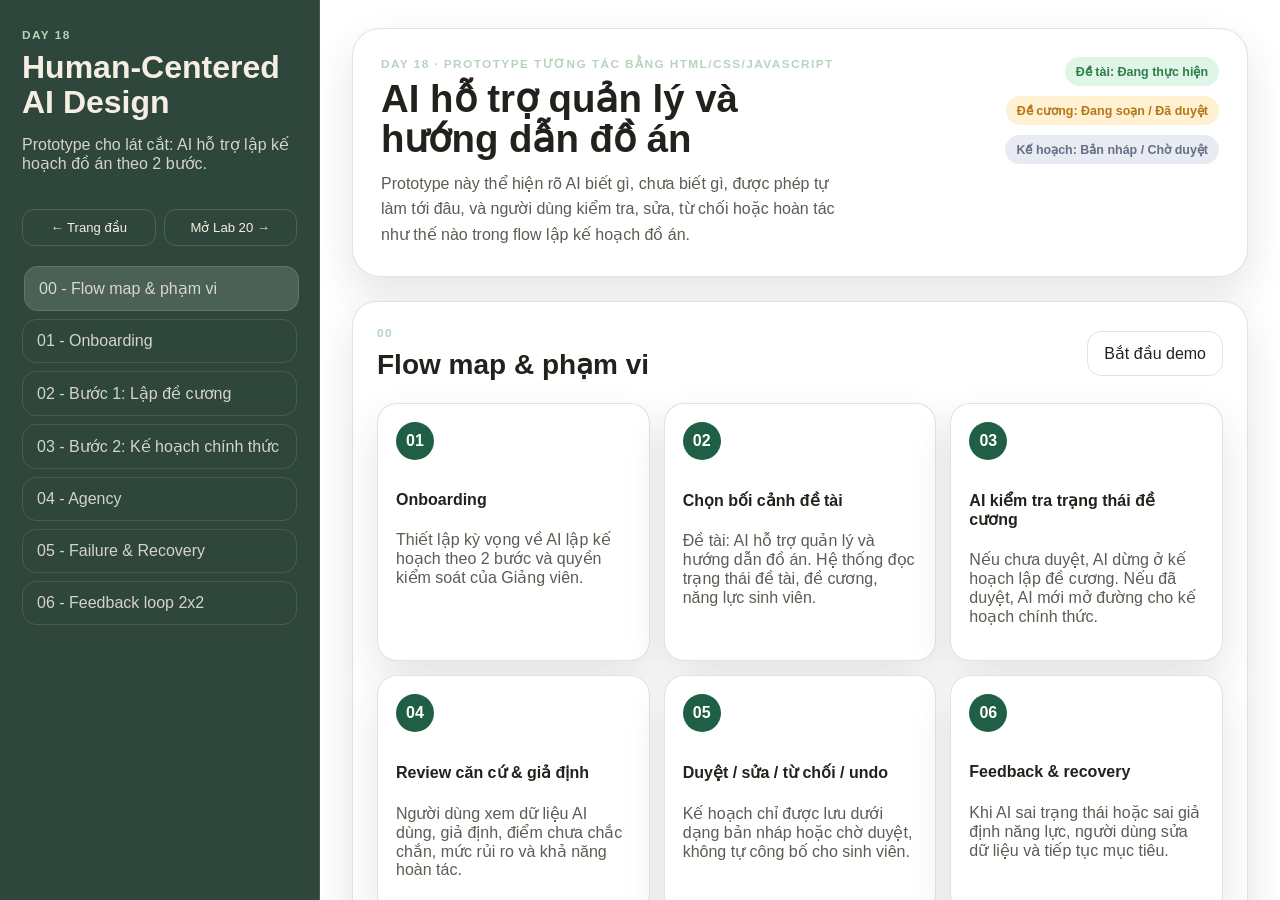
==== lab18.html @ b408915e "hoàn thành bài lab 20" ====
<!DOCTYPE html>
<html lang="vi">
<head>
  <meta charset="UTF-8">
  <meta name="viewport" content="width=device-width, initial-scale=1.0">
  <title>Day 18 - AI Capstone Supervision Platform</title>
  <link rel="stylesheet" href="styles.css">
</head>
<body>
  <div class="app-shell">
    <aside class="sidebar">
      <div class="brand">
        <p class="eyebrow">Day 18</p>
        <h1>Human-Centered<br>AI Design</h1>
        <p class="brand-note">Prototype cho lát cắt: AI hỗ trợ lập kế hoạch đồ án theo 2 bước.</p>
      </div>

      <div class="lab-switcher" aria-label="Điều hướng giữa các trang">
        <a href="index.html">← Trang đầu</a>
        <a href="lab20.html">Mở Lab 20 →</a>
      </div>

      <nav class="menu" aria-label="Nội dung Lab 18">
        <button class="nav-link active" data-target="flow-map">00 - Flow map & phạm vi</button>
        <button class="nav-link" data-target="onboarding">01 - Onboarding</button>
        <button class="nav-link" data-target="step-one">02 - Bước 1: Lập đề cương</button>
        <button class="nav-link" data-target="step-two">03 - Bước 2: Kế hoạch chính thức</button>
        <button class="nav-link" data-target="agency">04 - Agency</button>
        <button class="nav-link" data-target="failure">05 - Failure & Recovery</button>
        <button class="nav-link" data-target="feedback">06 - Feedback loop 2x2</button>
      </nav>
    </aside>

    <main class="content">
      <header class="hero">
        <div>
          <p class="eyebrow">Day 18 · Prototype tương tác bằng HTML/CSS/JavaScript</p>
          <h2>AI hỗ trợ quản lý và hướng dẫn đồ án</h2>
          <p class="hero-copy">
            Prototype này thể hiện rõ AI biết gì, chưa biết gì, được phép tự làm tới đâu,
            và người dùng kiểm tra, sửa, từ chối hoặc hoàn tác như thế nào trong flow lập kế hoạch đồ án.
          </p>
        </div>
        <div class="hero-badges">
          <span class="badge safe">Đề tài: Đang thực hiện</span>
          <span class="badge warning">Đề cương: Đang soạn / Đã duyệt</span>
          <span class="badge neutral">Kế hoạch: Bản nháp / Chờ duyệt</span>
        </div>
      </header>

      <section id="flow-map" class="page-section active">
        <div class="section-heading">
          <div>
            <p class="eyebrow">00</p>
            <h3>Flow map & phạm vi</h3>
          </div>
          <button class="ghost-button" data-next="onboarding">Bắt đầu demo</button>
        </div>

        <div class="flow-grid">
          <article class="flow-card">
            <span class="flow-step">01</span>
            <h4>Onboarding</h4>
            <p>Thiết lập kỳ vọng về AI lập kế hoạch theo 2 bước và quyền kiểm soát của Giảng viên.</p>
          </article>
          <article class="flow-card">
            <span class="flow-step">02</span>
            <h4>Chọn bối cảnh đề tài</h4>
            <p>Đề tài: AI hỗ trợ quản lý và hướng dẫn đồ án. Hệ thống đọc trạng thái đề tài, đề cương, năng lực sinh viên.</p>
          </article>
          <article class="flow-card">
            <span class="flow-step">03</span>
            <h4>AI kiểm tra trạng thái đề cương</h4>
            <p>Nếu chưa duyệt, AI dừng ở kế hoạch lập đề cương. Nếu đã duyệt, AI mới mở đường cho kế hoạch chính thức.</p>
          </article>
          <article class="flow-card">
            <span class="flow-step">04</span>
            <h4>Review căn cứ & giả định</h4>
            <p>Người dùng xem dữ liệu AI dùng, giả định, điểm chưa chắc chắn, mức rủi ro và khả năng hoàn tác.</p>
          </article>
          <article class="flow-card">
            <span class="flow-step">05</span>
            <h4>Duyệt / sửa / từ chối / undo</h4>
            <p>Kế hoạch chỉ được lưu dưới dạng bản nháp hoặc chờ duyệt, không tự công bố cho sinh viên.</p>
          </article>
          <article class="flow-card">
            <span class="flow-step">06</span>
            <h4>Feedback & recovery</h4>
            <p>Khi AI sai trạng thái hoặc sai giả định năng lực, người dùng sửa dữ liệu và tiếp tục mục tiêu.</p>
          </article>
        </div>

        <div class="two-column">
          <article class="info-card">
            <h4>Trong phạm vi prototype</h4>
            <ul>
              <li>AI lập kế hoạch tuần đầu để hoàn thiện đề cương.</li>
              <li>AI tạo kế hoạch hướng dẫn chính thức sau khi đề cương được duyệt.</li>
              <li>Hiển thị căn cứ, giả định, điểm chưa chắc chắn và đường khôi phục.</li>
              <li>Giảng viên giữ quyền sửa, duyệt, từ chối, hoàn tác và phản hồi lỗi.</li>
            </ul>
          </article>
          <article class="info-card muted">
            <h4>Ngoài phạm vi prototype</h4>
            <ul>
              <li>Không xây toàn bộ hệ thống quản lý đồ án.</li>
              <li>Không tích hợp AI thật hoặc backend.</li>
              <li>Không tự động duyệt đề cương, đổi deadline hay gửi quyết định chính thức.</li>
              <li>Không thay Giảng viên ra quyết định học thuật.</li>
            </ul>
          </article>
        </div>

        <aside class="rationale-box">
          <h4>Design rationale</h4>
          <p><strong>AI đang biết:</strong> quy trình chuẩn trong SRS là 2 bước, vai trò quyết định là Giảng viên, đề cương là căn cứ trung tâm.</p>
          <p><strong>AI chưa biết:</strong> trạng thái đề cương thật tại thời điểm chạy, năng lực sinh viên đủ chi tiết, các mốc bận ngoài hệ thống.</p>
          <p><strong>Điều có thể sai:</strong> AI suy diễn nhầm rằng có thể tạo kế hoạch chính thức quá sớm.</p>
          <p><strong>Quyết định thiết kế:</strong> mở đầu bằng flow map và phạm vi để chặn hiểu nhầm ngay từ đầu, trước khi đi vào từng nhánh.</p>
        </aside>
      </section>

      <section id="onboarding" class="page-section">
        <div class="section-heading">
          <div>
            <p class="eyebrow">01</p>
            <h3>Onboarding</h3>
          </div>
          <button class="ghost-button" data-next="step-one">Đi tới Bước 1</button>
        </div>

        <div class="card-grid onboarding-grid">
          <article class="feature-card">
            <span class="badge safe">Card 1</span>
            <h4>AI lập kế hoạch đồ án theo 2 bước</h4>
            <p>Khi đề cương chưa được chốt, AI chỉ giúp lập kế hoạch hoàn thiện đề cương. Sau khi đề cương được duyệt, AI mới tạo kế hoạch thực hiện đồ án đầy đủ.</p>
            <ul>
              <li>Gợi ý kế hoạch lập đề cương tuần đầu.</li>
              <li>Chỉ ra phần còn thiếu trong đề cương.</li>
              <li>Tạo kế hoạch chính thức sau khi đề cương đã duyệt.</li>
              <li>Cảnh báo tuần quá tải và điều chỉnh theo năng lực sinh viên.</li>
            </ul>
          </article>

          <article class="feature-card">
            <span class="badge risk">Card 2</span>
            <h4>AI không được tự làm gì?</h4>
            <ul>
              <li>Không phê duyệt đề cương hoặc chốt phạm vi đề tài.</li>
              <li>Không thay đổi deadline chính thức.</li>
              <li>Không công bố kế hoạch chính thức cho sinh viên.</li>
              <li>Không đóng, hủy đề tài hoặc thay Giảng viên ra quyết định học thuật.</li>
            </ul>
          </article>

          <article class="feature-card">
            <span class="badge warning">Card 3</span>
            <h4>AI cần dữ liệu gì?</h4>
            <ul>
              <li>Tên đề tài và nhiệm vụ ban đầu.</li>
              <li>Trạng thái đề tài và trạng thái đề cương.</li>
              <li>Loại đồ án, thời lượng thực hiện, mốc bắt buộc.</li>
              <li>Năng lực sinh viên và nội dung đề cương đã duyệt nếu có.</li>
            </ul>
          </article>

          <article class="feature-card">
            <span class="badge neutral">Card 4</span>
            <h4>Quyền kiểm soát của người dùng</h4>
            <ul>
              <li>Xem AI dùng dữ liệu nào và không dùng dữ liệu nào.</li>
              <li>Sửa giả định, từ chối đề xuất hoặc hoàn tác.</li>
              <li>Không cho AI dùng một số tín hiệu hành vi để cá nhân hóa.</li>
              <li>Quyết định lưu bản nháp hay duyệt kế hoạch chính thức.</li>
            </ul>
          </article>
        </div>

        <div class="panel-row">
          <article class="context-panel">
            <h4>AI biết gì?</h4>
            <ul>
              <li>Người dùng lần đầu vào tính năng AI lập kế hoạch.</li>
              <li>Quy trình đúng là 2 bước, không được nhảy cóc.</li>
            </ul>
          </article>
          <article class="context-panel">
            <h4>AI chưa biết gì?</h4>
            <ul>
              <li>Đề tài cụ thể đang ở trạng thái đề cương nào.</li>
              <li>Năng lực, lịch bận và ràng buộc cá nhân của sinh viên.</li>
            </ul>
          </article>
          <article class="context-panel">
            <h4>Người dùng kiểm soát ở đâu?</h4>
            <ul>
              <li>Nút sửa giả định và phản hồi lỗi trong mọi flow chính.</li>
              <li>Tùy chọn tắt dùng tín hiệu hành vi ngầm định.</li>
            </ul>
          </article>
        </div>

        <aside class="rationale-box">
          <h4>Design rationale</h4>
          <p><strong>Rủi ro:</strong> nếu onboarding không nhấn mạnh giới hạn, người dùng có thể tưởng AI tạo kế hoạch toàn bộ ngay từ đầu.</p>
          <p><strong>Agency:</strong> ở đây AI chỉ <strong>Ask</strong> người dùng bắt đầu từ dữ liệu tối thiểu, không ép nhập form dài.</p>
          <p><strong>Feedback:</strong> system → user explicit qua nội dung card; system → user implicit qua thứ tự card và badge cảnh báo.</p>
        </aside>
      </section>

      <section id="step-one" class="page-section">
        <div class="section-heading">
          <div>
            <p class="eyebrow">02</p>
            <h3>Bước 1: Đề cương chưa chốt, AI chỉ lập kế hoạch làm đề cương</h3>
          </div>
          <button class="ghost-button" data-next="step-two">Sang Bước 2</button>
        </div>

        <div class="scenario-layout">
          <article class="workbench">
            <div class="status-strip">
              <span class="badge neutral">Đề tài: Đang soạn</span>
              <span class="badge warning">Đề cương: Đang soạn</span>
              <span class="badge neutral">Loại đồ án: Khảo sát/thực nghiệm</span>
              <span class="badge warning">Năng lực sinh viên: Chưa rõ</span>
            </div>

            <div class="project-card">
              <h4>Đề tài đang chọn</h4>
              <p class="project-title">AI hỗ trợ quản lý và hướng dẫn đồ án</p>
              <p class="project-subtitle">Giảng viên đang chuẩn bị đề tài và cần một kế hoạch tuần đầu để hoàn thiện đề cương đủ điều kiện chốt.</p>
            </div>

            <div id="step1-loading" class="loading-box hidden">
              <div class="loading-dot"></div>
              <div>
                <p>AI đang kiểm tra trạng thái đề cương...</p>
                <p class="subtle" id="step1-loading-text">Đang đọc trạng thái hiện tại trong hồ sơ đề tài.</p>
              </div>
            </div>

            <div id="step1-result" class="result-card hidden">
              <div class="assistant-note">
                <span class="badge warning">ASK</span>
                <p>
                  Đề cương của đề tài này chưa được chốt. Tôi chưa nên tạo kế hoạch thực hiện toàn bộ đồ án vì phạm vi,
                  mục tiêu và sản phẩm đầu ra có thể còn thay đổi. Tôi có thể giúp thầy/cô tạo kế hoạch tuần đầu để hoàn thiện đề cương trước.
                </p>
              </div>

              <div class="ai-status-list">
                <div>AI đang kiểm tra trạng thái đề cương...</div>
                <div>AI phát hiện đề cương chưa chốt.</div>
                <div>AI chỉ tạo kế hoạch lập đề cương tuần đầu.</div>
              </div>

              <div class="timeline-card">
                <h4>Kế hoạch lập đề cương tuần đầu</h4>
                <div class="timeline-item">
                  <strong>Mục tiêu tuần đầu</strong>
                  <p>Hoàn thành đề cương đủ rõ để chốt phạm vi, nhiệm vụ, phương pháp và cấu trúc báo cáo.</p>
                </div>
                <div class="timeline-item">
                  <strong>Việc cần làm</strong>
                  <p>Làm rõ đề tài, mục tiêu, phạm vi chức năng, phương pháp, bố cục dự kiến và tài liệu tham khảo ban đầu.</p>
                </div>
                <div class="timeline-item">
                  <strong>Mốc nộp 1</strong>
                  <p>Cuối tuần: nộp đề cương bản nháp + danh sách tài liệu tham khảo ban đầu.</p>
                </div>
                <div class="timeline-item">
                  <strong>Mốc nộp 2</strong>
                  <p>Sau góp ý: nộp lại bản đã chỉnh sửa để Giảng viên xem xét chốt.</p>
                </div>
                <div class="timeline-item">
                  <strong>Checklist</strong>
                  <p>Mục tiêu, phạm vi, phương pháp, sản phẩm đầu ra, cấu trúc báo cáo và tiêu chí chốt đã đủ rõ.</p>
                </div>
              </div>
            </div>

            <div class="button-row">
              <button class="primary-button" id="btn-step1-plan">Tạo kế hoạch làm đề cương</button>
              <button class="secondary-button">Bổ sung thông tin đề cương</button>
              <button class="ghost-button">Hủy</button>
            </div>
          </article>

          <aside class="side-stack">
            <article class="context-panel">
              <h4>AI biết gì?</h4>
              <ul>
                <li>Đề tài đã có tên và loại đồ án.</li>
                <li>Đề cương đang ở trạng thái Đang soạn.</li>
              </ul>
            </article>
            <article class="context-panel">
              <h4>AI chưa biết gì?</h4>
              <ul>
                <li>Nội dung đề cương đã đủ sâu hay chưa.</li>
                <li>Năng lực sinh viên chi tiết và lịch kiểm tra các môn khác.</li>
              </ul>
            </article>
            <article class="context-panel">
              <h4>Điểm có thể sai</h4>
              <ul>
                <li>AI suy luận quá sớm rằng phạm vi đã ổn định.</li>
                <li>AI đoán năng lực sinh viên khi chưa có đánh giá đầu vào.</li>
              </ul>
            </article>
            <article class="rationale-box compact">
              <h4>Design rationale</h4>
              <p><strong>Agency:</strong> <span class="badge warning inline-badge">ASK</span> vì dữ liệu chưa đủ và nếu lập kế hoạch toàn bộ quá sớm thì sai hướng sẽ tốn chi phí sửa lớn.</p>
              <p><strong>Recovery:</strong> flow cho phép quay về bổ sung đề cương thay vì bế tắc sau khi bị chặn.</p>
            </article>
          </aside>
        </div>
      </section>

      <section id="step-two" class="page-section">
        <div class="section-heading">
          <div>
            <p class="eyebrow">03</p>
            <h3>Bước 2: Sau khi đề cương được chốt, AI tạo kế hoạch thực hiện đồ án</h3>
          </div>
          <button class="ghost-button" data-next="agency">Đi tới Agency</button>
        </div>

        <div class="scenario-layout">
          <article class="workbench">
            <div class="status-strip">
              <span class="badge safe">Đề tài: Đang thực hiện</span>
              <span class="badge safe">Đề cương: Đã duyệt</span>
              <span class="badge neutral">Thời lượng: 8 tuần</span>
              <span class="badge safe">Năng lực sinh viên: Khá</span>
            </div>

            <div id="step2-loading" class="loading-box hidden">
              <div class="loading-dot"></div>
              <div>
                <p>AI đang tạo kế hoạch hướng dẫn chính thức...</p>
                <p class="subtle" id="step2-loading-text">Đang đọc đề cương đã duyệt.</p>
              </div>
            </div>

            <div id="step2-result" class="result-card hidden">
              <div class="timeline-card">
                <div class="card-headline">
                  <h4>Kế hoạch thực hiện đồ án - 8 tuần</h4>
                  <span class="badge neutral">Bản nháp</span>
                </div>
                <div class="week-grid">
                  <div class="week-card"><strong>Tuần 1</strong><p>Rà soát đề cương đã duyệt, chốt phạm vi MVP, lập danh sách chức năng chính.</p></div>
                  <div class="week-card"><strong>Tuần 2</strong><p>Phân tích yêu cầu chi tiết, hoàn thiện use case chính.</p></div>
                  <div class="week-card"><strong>Tuần 3</strong><p>Thiết kế dữ liệu, thiết kế luồng xử lý chính.</p></div>
                  <div class="week-card"><strong>Tuần 4</strong><p>Thiết kế giao diện chính, chốt kiến trúc hệ thống.</p></div>
                  <div class="week-card overload"><strong>Tuần 5</strong><p>Xây dựng chức năng quản lý đề tài, quản lý đề cương và cảnh báo nguy cơ quá tải.</p></div>
                  <div class="week-card"><strong>Tuần 6</strong><p>Tích hợp AI hỗ trợ gợi ý kế hoạch, kiểm thử luồng chính.</p></div>
                  <div class="week-card"><strong>Tuần 7</strong><p>Hoàn thiện báo cáo, sửa lỗi và cải thiện prototype.</p></div>
                  <div class="week-card"><strong>Tuần 8</strong><p>Chuẩn bị demo, nộp sản phẩm cuối.</p></div>
                </div>
              </div>

              <div class="button-row">
                <button class="secondary-button" id="btn-open-save-draft">Lưu bản nháp</button>
                <button class="secondary-button">Yêu cầu AI điều chỉnh</button>
                <button class="ghost-button">Từ chối kế hoạch</button>
              </div>
            </div>

            <div class="button-row">
              <button class="primary-button" id="btn-step2-plan">Tạo kế hoạch thực hiện đồ án</button>
            </div>
          </article>

          <aside class="side-stack">
            <article class="context-panel evidence-panel">
              <h4>Vì sao AI tạo kế hoạch này?</h4>
              <p class="panel-label">Căn cứ AI sử dụng</p>
              <ul>
                <li>Đề cương đã duyệt.</li>
                <li>Loại đồ án: Khảo sát/thực nghiệm.</li>
                <li>Thời lượng: 8 tuần.</li>
                <li>Năng lực sinh viên: Khá.</li>
                <li>Mốc nộp cuối: Tuần 8.</li>
              </ul>
              <p class="panel-label">Giả định của AI</p>
              <ul>
                <li>Sinh viên làm việc đều mỗi tuần.</li>
                <li>Giảng viên review ít nhất 1 lần/tuần.</li>
                <li>Không có thay đổi lớn về phạm vi.</li>
                <li>MVP cần có bản demo ở tuần 8.</li>
              </ul>
              <p class="panel-label">Điểm chưa chắc chắn</p>
              <ul>
                <li>Chưa có lịch bận cá nhân của sinh viên.</li>
                <li>Chưa biết tuần nào có kiểm tra môn khác.</li>
                <li>Chưa có mốc review giữa kỳ cụ thể.</li>
              </ul>
              <div class="button-stack">
                <button class="ghost-button">Sửa giả định</button>
                <button class="ghost-button">Không dùng dữ liệu này</button>
                <button class="ghost-button">Xem nguồn</button>
              </div>
            </article>

            <article class="rationale-box compact">
              <h4>Design rationale</h4>
              <p><strong>AI đang biết:</strong> đề cương đã duyệt, đề tài đang thực hiện, loại đồ án, thời lượng và mức năng lực.</p>
              <p><strong>Điều có thể sai:</strong> giả định về tải học tập thực tế hoặc năng lực sinh viên.</p>
              <p><strong>Agency:</strong> tạo kế hoạch được phép <strong>Ask</strong>, còn lưu và công bố vẫn cần xác nhận của Giảng viên.</p>
            </article>
          </aside>
        </div>

        <div id="draft-modal" class="modal hidden" aria-hidden="true">
          <div class="modal-card">
            <h4>Xác nhận lưu bản nháp</h4>
            <p>AI sẽ lưu kế hoạch này dưới dạng bản nháp. Giảng viên vẫn cần phê duyệt trước khi công bố cho sinh viên.</p>
            <div class="button-row">
              <button class="primary-button" id="btn-confirm-draft">Xác nhận lưu bản nháp</button>
              <button class="ghost-button" id="btn-close-draft">Quay lại chỉnh sửa</button>
            </div>
          </div>
        </div>
      </section>

      <section id="agency" class="page-section">
        <div class="section-heading">
          <div>
            <p class="eyebrow">04</p>
            <h3>Agency: Act / Ask / Don't Act</h3>
          </div>
          <button class="ghost-button" data-next="failure">Sang Failure & Recovery</button>
        </div>

        <div class="card-grid agency-grid">
          <article class="agency-card act-card">
            <span class="badge safe">ACT</span>
            <h4>AI được tự hành động</h4>
            <p>AI tự gắn nhãn “Tuần 5 có nguy cơ quá tải” vì tuần này có nhiều đầu việc và rủi ro thấp, dễ nhìn thấy, dễ bỏ nhãn.</p>
            <div class="button-row">
              <button class="secondary-button" id="btn-toggle-warning">Bỏ cảnh báo</button>
              <button class="ghost-button">Xem lý do</button>
            </div>
            <p id="act-feedback" class="subtle">Cảnh báo hiện đang bật để nhấn mạnh tuần có nguy cơ quá tải.</p>
          </article>

          <article class="agency-card ask-card">
            <span class="badge warning">ASK</span>
            <h4>AI phải hỏi trước</h4>
            <p>AI muốn áp dụng kế hoạch đã điều chỉnh vào bản nháp. Đây là thay đổi có tác động tới workflow của Giảng viên nên cần xác nhận.</p>
            <div class="button-row">
              <button class="secondary-button" id="btn-ask-preview">Xem trước</button>
              <button class="primary-button">Áp dụng</button>
              <button class="ghost-button">Không áp dụng</button>
            </div>
            <div id="ask-preview" class="inline-preview hidden">
              <p>Preview: Giảm tải Tuần 5, dời tích hợp AI sang Tuần 6 và thêm một checkpoint review giữa kỳ.</p>
            </div>
          </article>

          <article class="agency-card dont-card">
            <span class="badge risk">DON'T ACT</span>
            <h4>AI không được hành động</h4>
            <p>Người dùng yêu cầu tạo luôn kế hoạch thực hiện chính thức dù đề cương chưa duyệt.</p>
            <blockquote>
              Tôi không thể tạo hoặc công bố kế hoạch thực hiện chính thức khi đề cương chưa được duyệt. Tôi có thể tạo kế hoạch lập đề cương hoặc một bản nháp tham khảo không lưu chính thức.
            </blockquote>
            <ul>
              <li>Rủi ro cao và khó hoàn tác nếu sinh viên làm sai hướng.</li>
              <li>Thiếu dữ liệu đáng tin cậy về phạm vi và mục tiêu đã chốt.</li>
              <li>Quyền phê duyệt thuộc về Giảng viên.</li>
            </ul>
            <div class="button-row">
              <button class="secondary-button">Tạo kế hoạch làm đề cương</button>
              <button class="secondary-button">Tạo bản nháp sơ bộ</button>
              <button class="ghost-button">Cập nhật trạng thái đề cương</button>
            </div>
          </article>
        </div>
      </section>

      <section id="failure" class="page-section">
        <div class="section-heading">
          <div>
            <p class="eyebrow">05</p>
            <h3>Failure & Recovery</h3>
          </div>
          <button class="ghost-button" data-next="feedback">Sang Feedback 2x2</button>
        </div>

        <div class="tab-row">
          <button class="tab-button active" data-failure="status">Kịch bản 1: Sai trạng thái đề cương</button>
          <button class="tab-button" data-failure="capacity">Kịch bản 2: Kế hoạch quá nặng</button>
        </div>

        <div id="failure-status" class="failure-panel active">
          <div class="scenario-layout">
            <article class="workbench">
              <div class="alert-box risk-box">
                <h4>Kế hoạch này chưa phù hợp vì đề cương chưa được duyệt.</h4>
                <p>Giảng viên phát hiện AI đã hiểu nhầm trạng thái đề cương và tạo kế hoạch 8 tuần quá sớm.</p>
              </div>
              <div class="button-row">
                <button class="secondary-button issue-button active">Sai trạng thái đề cương</button>
                <button class="secondary-button issue-button">Sai phạm vi đề tài</button>
                <button class="secondary-button issue-button">Kế hoạch quá sớm</button>
                <button class="ghost-button issue-button">Khác</button>
              </div>
              <div class="form-card">
                <label for="correct-status">Trạng thái đúng</label>
                <select id="correct-status">
                  <option>Đang soạn</option>
                  <option selected>Đang chỉnh sửa theo góp ý</option>
                  <option>Đã duyệt</option>
                </select>
                <button class="primary-button" id="btn-recover-status">Xác nhận sửa trạng thái</button>
              </div>
              <div id="status-recovery-result" class="recovery-result hidden">
                <p>
                  Cảm ơn thầy/cô. Tôi đã hiểu lỗi là: tôi đánh giá sai trạng thái đề cương.
                  Tôi sẽ không dùng kế hoạch 8 tuần này làm kế hoạch chính thức. Tôi sẽ chuyển nó về bản nháp tham khảo
                  và tạo lại kế hoạch hoàn thiện đề cương theo góp ý.
                </p>
                <div class="button-row">
                  <button class="secondary-button">Tạo lại kế hoạch đề cương</button>
                  <button class="secondary-button">Giữ bản nháp tham khảo</button>
                  <button class="ghost-button">Hoàn tác</button>
                </div>
              </div>
            </article>
            <aside class="rationale-box compact">
              <h4>Design rationale</h4>
              <p><strong>Điểm sai:</strong> AI tự tin vào dữ liệu trạng thái chưa đủ chắc.</p>
              <p><strong>Hậu quả:</strong> sinh viên có thể bám nhầm kế hoạch chính thức khi căn cứ chưa hợp lệ.</p>
              <p><strong>Recovery:</strong> người dùng không chỉ báo lỗi mà còn sửa dữ liệu, hạ cấp output và đi tiếp sang kế hoạch phù hợp hơn.</p>
            </aside>
          </div>
        </div>

        <div id="failure-capacity" class="failure-panel">
          <div class="scenario-layout">
            <article class="workbench">
              <div class="form-card">
                <h4>Bạn muốn sửa vấn đề gì?</h4>
                <div class="choice-grid">
                  <label><input type="radio" name="overload" checked> Kế hoạch quá dày</label>
                  <label><input type="radio" name="overload"> Sai năng lực sinh viên</label>
                  <label><input type="radio" name="overload"> Sai phạm vi đề tài</label>
                  <label><input type="radio" name="overload"> Thiếu mốc kiểm tra</label>
                </div>
                <div class="adjustment-row">
                  <span>Giả định cũ: <strong>Khá</strong></span>
                  <span>Điều chỉnh mới: <strong>Yếu</strong></span>
                </div>
                <button class="primary-button" id="btn-recover-capacity">Tạo lại kế hoạch nhẹ hơn</button>
              </div>
              <div id="capacity-recovery-result" class="recovery-result hidden">
                <p>
                  Tôi đã hiểu kế hoạch hiện tại quá nặng vì AI giả định năng lực sinh viên là Khá.
                  Tôi sẽ tạo lại kế hoạch với ít đầu việc hơn mỗi tuần, thêm thời gian ôn tập và chia nhỏ nhiệm vụ lớn.
                </p>
                <div class="compare-table">
                  <div class="compare-column">
                    <h5>Trước</h5>
                    <p><strong>Tuần 5:</strong> Xây dựng 4 chức năng, tích hợp AI, viết báo cáo kỹ thuật.</p>
                  </div>
                  <div class="compare-column">
                    <h5>Sau</h5>
                    <p><strong>Tuần 5:</strong> Xây dựng 2 chức năng chính.</p>
                    <p><strong>Tuần 6:</strong> Tích hợp AI, kiểm thử từng phần.</p>
                  </div>
                </div>
                <div class="button-row">
                  <button class="primary-button">Áp dụng kế hoạch mới</button>
                  <button class="secondary-button">So sánh chi tiết</button>
                  <button class="ghost-button">Hoàn tác</button>
                  <button class="ghost-button">Giữ kế hoạch cũ</button>
                </div>
              </div>
            </article>
            <aside class="rationale-box compact">
              <h4>Design rationale</h4>
              <p><strong>AI sai ở đâu:</strong> giả định năng lực sinh viên cao hơn thực tế.</p>
              <p><strong>Vì sao dễ phát hiện:</strong> panel giả định đặt cạnh kế hoạch giúp Giảng viên nhìn ra nguyên nhân.</p>
              <p><strong>Feedback:</strong> explicit user feedback qua chọn lý do cụ thể; implicit signal có thể là việc người dùng dừng lâu ở phần giả định trước khi bấm lưu.</p>
            </aside>
          </div>
        </div>
      </section>

      <section id="feedback" class="page-section">
        <div class="section-heading">
          <div>
            <p class="eyebrow">06</p>
            <h3>Feedback loop 2x2</h3>
          </div>
          <button class="ghost-button" data-next="flow-map">Quay lại đầu</button>
        </div>

        <div class="matrix">
          <div class="matrix-header"></div>
          <div class="matrix-header">Explicit - Tường minh</div>
          <div class="matrix-header">Implicit - Ngầm định</div>

          <div class="matrix-side">User → System</div>
          <article class="matrix-cell">
            <h4>Giảng viên báo lỗi và chọn lý do</h4>
            <p>Ví dụ: bấm <strong>Sai trạng thái đề cương</strong> hoặc <strong>Kế hoạch quá tải</strong>, sau đó chọn nguyên nhân cụ thể.</p>
            <p class="subtle">Tác dụng: giúp hệ thống sửa đúng lỗi hiện tại và ghi nhớ rằng output này không đáng tin để dùng chính thức.</p>
          </article>
          <article class="matrix-cell">
            <h4>Tín hiệu hành vi tham khảo</h4>
            <p>Ví dụ: người dùng hoàn tác kế hoạch vừa áp dụng hoặc dừng lâu ở panel <strong>Giả định của AI</strong>.</p>
            <p class="subtle">Tác dụng: hệ thống chỉ dùng để gợi ý nhẹ như “Thầy/cô có muốn kiểm tra lại giả định không?”, không xem đó là sự thật tuyệt đối.</p>
          </article>

          <div class="matrix-side">System → User</div>
          <article class="matrix-cell">
            <h4>AI nói rõ trạng thái và giới hạn</h4>
            <p>Ví dụ: “Đề cương chưa chốt, tôi chỉ tạo kế hoạch lập đề cương.” hoặc “Kế hoạch này chỉ là bản nháp, chưa được Giảng viên duyệt.”</p>
            <p class="subtle">Tác dụng: giảm hiểu nhầm giữa đề xuất AI và quyết định chính thức.</p>
          </article>
          <article class="matrix-cell">
            <h4>Cue giao diện dẫn người dùng đi an toàn</h4>
            <p>Nút tạo kế hoạch chính thức chỉ bật khi đề cương đã duyệt; badge <strong>Bản nháp</strong> và panel căn cứ luôn đặt cạnh output.</p>
            <p class="subtle">Tác dụng: hướng người dùng tới hành động an toàn mà không làm flow bị ngắt quãng bởi quá nhiều cảnh báo.</p>
          </article>
        </div>

        <aside class="rationale-box">
          <h4>Rationale cho feedback</h4>
          <p><strong>Thời điểm:</strong> feedback xuất hiện ở các điểm dừng tự nhiên như sau khi AI tạo kế hoạch, khi người dùng review và khi phát hiện sai sót.</p>
          <p><strong>Minh bạch:</strong> prototype nêu rõ tín hiệu nào chỉ dùng để hỗ trợ cá nhân hóa nhẹ, người dùng có thể tắt dùng tín hiệu hành vi.</p>
          <p><strong>Phản ứng ngay:</strong> với explicit feedback, hệ thống xác nhận hiểu lỗi và đề xuất đường phục hồi; với implicit feedback, hệ thống chỉ gợi ý chứ không tự sửa mạnh.</p>
        </aside>
      </section>
    </main>
  </div>

  <script src="script.js"></script>
</body>
</html>
---- styles.css ----
:root {
  --bg: #ffffff;
  --bg-strong: #ffffff;
  --surface: #ffffff;
  --surface-strong: #ffffff;
  --line: rgba(63, 51, 36, 0.14);
  --text: #23211b;
  --muted: #5f5a52;
  --safe: #2f7d4b;
  --safe-bg: #dff5e7;
  --warn: #b67619;
  --warn-bg: #fff1d1;
  --risk: #a53e31;
  --risk-bg: #fde3df;
  --neutral: #667085;
  --neutral-bg: #e8ecf2;
  --shadow: 0 18px 40px rgba(54, 42, 26, 0.12);
  --radius-lg: 24px;
  --radius-md: 18px;
  --radius-sm: 12px;
}

* {
  box-sizing: border-box;
}

html {
  scroll-behavior: smooth;
}

html,
body {
  overflow-x: hidden;
}

body {
  margin: 0;
  font-family: "Segoe UI", Arial, Helvetica, sans-serif;
  color: var(--text);
  background: #ffffff;
}

button,
select,
input {
  font: inherit;
}

a {
  color: inherit;
}

.app-shell {
  display: flex;
  width: 100%;
  min-height: 100vh;
  overflow-x: hidden;
}

.sidebar {
  position: sticky;
  top: 0;
  flex: 0 0 320px;
  width: 320px;
  max-width: 320px;
  height: 100vh;
  padding: 28px 22px;
  border-right: 1px solid rgba(255, 255, 255, 0.12);
  background: #2e463b;
  color: #f5efe3;
  display: flex;
  flex-direction: column;
  gap: 20px;
  overflow: hidden;
}

.brand h1 {
  margin: 8px 0 10px;
  font-size: 2rem;
  line-height: 1.08;
}

.brand-note,
.nav-link {
  color: rgba(245, 239, 227, 0.84);
}

.eyebrow {
  margin: 0;
  text-transform: uppercase;
  letter-spacing: 0.12em;
  font-size: 0.74rem;
  font-weight: 700;
  color: #b8d3ba;
}

.menu {
  display: flex;
  flex-direction: column;
  gap: 8px;
}

.nav-link {
  width: 100%;
  text-align: left;
  padding: 12px 14px;
  border: 1px solid rgba(255, 255, 255, 0.12);
  border-radius: 14px;
  background: transparent;
  cursor: pointer;
  transition: background 0.2s ease, transform 0.2s ease;
}

.nav-link:hover,
.nav-link.active {
  background: rgba(255, 255, 255, 0.14);
  transform: translateX(2px);
}

.content {
  flex: 1;
  min-width: 0;
  height: 100vh;
  overflow-y: auto;
  overflow-x: hidden;
  padding: 28px 32px 64px;
  background: #ffffff;
}

.hero,
.page-section,
.info-card,
.feature-card,
.context-panel,
.workbench,
.agency-card,
.matrix-cell,
.modal-card,
.rationale-box,
.flow-card,
.timeline-card,
.alert-box,
.form-card,
.recovery-result,
.project-card {
  border: 1px solid var(--line);
  box-shadow: var(--shadow);
}

.hero {
  background: #ffffff;
  border-radius: 28px;
  padding: 28px;
  display: flex;
  justify-content: space-between;
  gap: 24px;
  align-items: flex-start;
}

.hero h2 {
  margin: 8px 0 12px;
  font-size: clamp(2rem, 3vw, 3rem);
  line-height: 1.04;
}

.hero-copy {
  margin: 0;
  max-width: 780px;
  color: var(--muted);
  line-height: 1.6;
}

.hero-badges {
  display: flex;
  flex-wrap: wrap;
  gap: 10px;
  justify-content: flex-end;
}

.page-section {
  margin-top: 24px;
  padding: 24px;
  border-radius: var(--radius-lg);
  background: #ffffff;
  display: none;
}

.page-section.active {
  display: block;
}

.section-heading {
  display: flex;
  justify-content: space-between;
  gap: 16px;
  align-items: center;
  margin-bottom: 22px;
}

.section-heading h3 {
  margin: 8px 0 0;
  font-size: 1.75rem;
}

.flow-grid,
.card-grid,
.panel-row,
.button-row,
.button-stack,
.status-strip,
.week-grid,
.choice-grid,
.adjustment-row,
.tab-row {
  display: flex;
  flex-wrap: wrap;
  gap: 14px;
}

.flow-grid {
  display: grid;
  grid-template-columns: repeat(3, minmax(0, 1fr));
  margin-bottom: 18px;
}

.flow-card {
  padding: 18px;
  border-radius: 20px;
  background: var(--surface-strong);
  position: relative;
  overflow: hidden;
}

.flow-step {
  display: inline-flex;
  width: 38px;
  height: 38px;
  border-radius: 999px;
  align-items: center;
  justify-content: center;
  background: #1f5f46;
  color: #fff;
  font-weight: 700;
  margin-bottom: 10px;
}

.two-column,
.scenario-layout {
  display: grid;
  grid-template-columns: 1.55fr 0.95fr;
  gap: 18px;
  align-items: start;
}

.info-card,
.feature-card,
.context-panel,
.workbench,
.agency-card,
.matrix-cell,
.timeline-card,
.alert-box,
.form-card,
.recovery-result,
.project-card {
  padding: 18px;
  border-radius: 20px;
  background: var(--surface-strong);
}

.info-card h4,
.feature-card h4,
.context-panel h4,
.agency-card h4,
.rationale-box h4,
.timeline-card h4,
.alert-box h4,
.form-card h4,
.project-card h4,
.matrix-cell h4 {
  margin: 0 0 12px;
}

.muted {
  background: linear-gradient(180deg, #f7f8f9, #ffffff);
}

.rationale-box {
  margin-top: 18px;
  padding: 18px;
  border-radius: 20px;
  background: linear-gradient(135deg, rgba(241, 249, 244, 0.98), rgba(255, 251, 245, 0.98));
}

.compact {
  margin-top: 0;
}

.onboarding-grid {
  grid-template-columns: repeat(2, minmax(0, 1fr));
}

.feature-card ul,
.context-panel ul,
.info-card ul,
.agency-card ul {
  margin: 0;
  padding-left: 18px;
  display: grid;
  gap: 8px;
}

.badge {
  display: inline-flex;
  align-items: center;
  border-radius: 999px;
  padding: 7px 11px;
  font-size: 0.78rem;
  font-weight: 700;
}

.inline-badge {
  vertical-align: middle;
}

.safe {
  color: var(--safe);
  background: var(--safe-bg);
}

.warning {
  color: var(--warn);
  background: var(--warn-bg);
}

.risk {
  color: var(--risk);
  background: var(--risk-bg);
}

.neutral {
  color: var(--neutral);
  background: var(--neutral-bg);
}

.project-title {
  margin: 0 0 8px;
  font-size: 1.25rem;
  font-weight: 700;
}

.project-subtitle,
.subtle,
.matrix-cell p,
.timeline-card p,
.flow-card p,
.feature-card p,
.hero-copy,
.project-card p {
  color: var(--muted);
}

.loading-box {
  display: flex;
  gap: 16px;
  align-items: center;
  padding: 18px;
  border-radius: 18px;
  background: linear-gradient(135deg, #fff8ea, #fffdf8);
  border: 1px dashed rgba(182, 118, 25, 0.42);
  margin: 16px 0;
}

.loading-dot {
  width: 18px;
  height: 18px;
  border-radius: 999px;
  background: var(--warn);
  box-shadow: 0 0 0 0 rgba(182, 118, 25, 0.4);
  animation: pulse 1.2s infinite;
}

@keyframes pulse {
  0% { box-shadow: 0 0 0 0 rgba(182, 118, 25, 0.45); }
  70% { box-shadow: 0 0 0 14px rgba(182, 118, 25, 0); }
  100% { box-shadow: 0 0 0 0 rgba(182, 118, 25, 0); }
}

.hidden {
  display: none !important;
}

.assistant-note {
  display: grid;
  grid-template-columns: auto 1fr;
  gap: 12px;
  align-items: start;
  padding: 16px;
  border-radius: 18px;
  background: #fff8e8;
  margin-bottom: 14px;
}

.assistant-note p {
  margin: 0;
  line-height: 1.6;
}

.ai-status-list {
  display: grid;
  gap: 8px;
  margin-bottom: 14px;
}

.ai-status-list div {
  padding: 11px 14px;
  border-radius: 14px;
  background: #f7f0e6;
}

.timeline-item {
  padding: 12px 0;
  border-bottom: 1px solid rgba(63, 51, 36, 0.08);
}

.timeline-item:last-child {
  border-bottom: 0;
}

.primary-button,
.secondary-button,
.ghost-button,
.tab-button {
  border-radius: 14px;
  padding: 12px 16px;
  cursor: pointer;
  transition: transform 0.2s ease, box-shadow 0.2s ease, background 0.2s ease;
}

.primary-button {
  background: #1f5f46;
  color: #fff;
  border: 1px solid #1f5f46;
}

.secondary-button {
  background: #fff4dc;
  color: #694914;
  border: 1px solid rgba(182, 118, 25, 0.22);
}

.ghost-button {
  background: transparent;
  color: var(--text);
  border: 1px solid var(--line);
}

.primary-button:hover,
.secondary-button:hover,
.ghost-button:hover,
.tab-button:hover,
.nav-link:hover {
  transform: translateY(-1px);
}

.side-stack {
  display: grid;
  gap: 14px;
}

.week-grid {
  display: grid;
  grid-template-columns: repeat(2, minmax(0, 1fr));
}

.week-card {
  padding: 14px;
  border-radius: 16px;
  background: #ffffff;
  border: 1px solid rgba(63, 51, 36, 0.08);
}

.week-card p {
  margin: 6px 0 0;
}

.overload {
  background: linear-gradient(180deg, #fff0e0, #fff7ef);
  border-color: rgba(181, 74, 42, 0.2);
}

.panel-label {
  margin: 14px 0 8px;
  font-size: 0.85rem;
  font-weight: 700;
  text-transform: uppercase;
  letter-spacing: 0.08em;
  color: #4a6b53;
}

.button-stack {
  flex-direction: column;
}

.modal {
  position: fixed;
  inset: 0;
  background: rgba(28, 21, 13, 0.4);
  display: grid;
  place-items: center;
  padding: 24px;
}

.modal-card {
  width: min(520px, 100%);
  padding: 22px;
  border-radius: 22px;
  background: #ffffff;
}

.agency-grid {
  grid-template-columns: repeat(3, minmax(0, 1fr));
}

.act-card {
  border-top: 5px solid var(--safe);
}

.ask-card {
  border-top: 5px solid var(--warn);
}

.dont-card {
  border-top: 5px solid var(--risk);
}

blockquote {
  margin: 14px 0;
  padding: 14px 16px;
  border-left: 4px solid var(--risk);
  background: #fff5f2;
  color: #6a2c24;
}

.inline-preview {
  margin-top: 12px;
  padding: 14px;
  border-radius: 14px;
  background: #f7faf6;
  border: 1px dashed rgba(47, 125, 75, 0.3);
}

.tab-button {
  background: transparent;
  border: 1px solid var(--line);
}

.tab-button.active {
  background: #1f5f46;
  color: #fff;
  border-color: #1f5f46;
}

.failure-panel {
  display: none;
}

.failure-panel.active {
  display: block;
}

.risk-box {
  background: linear-gradient(180deg, #fff1ed, #fff9f7);
}

.issue-button.active {
  background: var(--risk-bg);
  color: var(--risk);
}

.form-card label {
  display: block;
  margin-bottom: 8px;
  font-weight: 600;
}

select {
  width: 100%;
  padding: 11px 12px;
  border-radius: 12px;
  border: 1px solid var(--line);
  margin-bottom: 14px;
  background: #fff;
}

.choice-grid {
  display: grid;
  grid-template-columns: repeat(2, minmax(0, 1fr));
}

.compare-table {
  display: grid;
  grid-template-columns: repeat(2, minmax(0, 1fr));
  gap: 14px;
}

.compare-column {
  padding: 14px;
  border-radius: 16px;
  background: #ffffff;
}

.matrix {
  display: grid;
  grid-template-columns: 220px repeat(2, minmax(0, 1fr));
  gap: 12px;
}

.matrix-header,
.matrix-side {
  padding: 14px;
  border-radius: 16px;
  font-weight: 700;
  background: #ede6d8;
}

.matrix-side {
  display: flex;
  align-items: center;
  justify-content: center;
  text-align: center;
}

@media (max-width: 1200px) {
  .app-shell {
    grid-template-columns: 1fr;
  }

  .sidebar {
    position: static;
    height: auto;
  }

  .flow-grid,
  .onboarding-grid,
  .agency-grid,
  .week-grid,
  .matrix {
    grid-template-columns: 1fr;
  }

  .two-column,
  .scenario-layout {
    grid-template-columns: 1fr;
  }
}

@media (max-width: 720px) {
  .content {
    padding: 18px 14px 40px;
  }

  .hero,
  .page-section {
    padding: 18px;
  }

  .section-heading {
    flex-direction: column;
    align-items: flex-start;
  }

  .hero {
    flex-direction: column;
  }

  .choice-grid,
  .compare-table {
    grid-template-columns: 1fr;
  }
}

/* Shared navigation */
.lab-switcher { display: flex; flex-wrap: wrap; gap: 8px; }
.lab-switcher a { flex: 1 1 110px; padding: 10px 12px; border: 1px solid rgba(255, 255, 255, 0.14); border-radius: 12px; color: #f5efe3; text-decoration: none; text-align: center; font-size: 0.82rem; }
.lab-switcher a:hover { background: rgba(255, 255, 255, 0.1); }
.button-link { display: inline-flex; align-items: center; justify-content: center; text-decoration: none; width: fit-content; }

/* Landing page */
.landing-page { min-height: 100vh; }
.site-header { position: sticky; top: 0; z-index: 20; display: flex; justify-content: space-between; align-items: center; gap: 24px; padding: 16px max(24px, calc((100vw - 1240px) / 2)); border-bottom: 1px solid var(--line); background: #ffffff; backdrop-filter: blur(16px); }
.site-brand { display: grid; gap: 3px; text-decoration: none; }
.site-brand strong { color: #1f5f46; }
.site-brand span { color: var(--muted); font-size: 0.82rem; }
.site-nav { display: flex; gap: 8px; }
.site-nav a { padding: 9px 13px; border-radius: 12px; text-decoration: none; color: var(--muted); font-weight: 600; }
.site-nav a:hover, .site-nav a.active { color: #1f5f46; background: rgba(31, 95, 70, 0.1); }
.landing-main { width: min(1240px, calc(100% - 40px)); margin: 0 auto; padding: 42px 0 56px; background: #ffffff; }
.landing-hero, .landing-section, .lab-card { border: 1px solid var(--line); box-shadow: var(--shadow); }
.landing-hero { display: grid; grid-template-columns: minmax(0, 1.5fr) minmax(300px, 0.7fr); gap: 42px; align-items: center; padding: clamp(28px, 5vw, 60px); border-radius: 32px; background: #ffffff; }
.landing-hero h1 { margin: 10px 0; max-width: 800px; font-size: clamp(2.5rem, 5vw, 5rem); line-height: 0.98; letter-spacing: -0.045em; }
.landing-subtitle { margin: 0 0 18px; color: #1f5f46; font-size: 1.25rem; font-weight: 700; }
.landing-actions { margin-top: 24px; }
.hero-visual { display: grid; justify-items: start; gap: 14px; padding: 24px; border-radius: 22px; background: rgba(255, 255, 255, 0.78); border: 1px solid var(--line); }
.hero-arrow { color: var(--muted); font-size: 0.86rem; }
.lab-card-grid { display: grid; grid-template-columns: repeat(2, minmax(0, 1fr)); gap: 22px; margin-top: 24px; }
.lab-card { display: flex; flex-direction: column; align-items: flex-start; padding: 30px; border-radius: 26px; background: #ffffff; }
.lab-card-20 { background: #ffffff; }
.lab-card h2 { margin: 8px 0 10px; font-size: 1.7rem; }
.lab-card p, .lab-card li { color: var(--muted); line-height: 1.55; }
.lab-card ul { padding-left: 20px; display: grid; gap: 6px; margin-bottom: 24px; }
.lab-card .button-link { margin-top: auto; }
.landing-section { margin-top: 24px; padding: 30px; border-radius: 26px; background: #ffffff; }
.landing-section h2 { margin: 8px 0 0; }
.context-grid { display: grid; grid-template-columns: repeat(2, minmax(0, 1fr)); gap: 18px; }
.definition-list { margin: 0; display: grid; gap: 14px; }
.definition-list > div { display: grid; grid-template-columns: minmax(120px, 0.35fr) 1fr; gap: 14px; padding-bottom: 12px; border-bottom: 1px solid var(--line); }
.definition-list > div:last-child { border: 0; padding-bottom: 0; }
.definition-list dt { font-weight: 700; color: #1f5f46; }
.definition-list dd { margin: 0; }
.numbered-rules { margin: 0; padding-left: 22px; display: grid; gap: 14px; line-height: 1.55; }
.relationship-section { display: grid; grid-template-columns: minmax(0, 1fr) minmax(320px, 0.85fr); gap: 32px; align-items: center; }
.relationship-flow { display: grid; justify-items: center; gap: 10px; }
.relationship-flow div { width: 100%; display: grid; gap: 5px; padding: 16px; border-radius: 16px; background: #fff; border: 1px solid var(--line); text-align: center; }
.relationship-flow span { color: var(--muted); }
.site-footer { padding: 24px; text-align: center; color: var(--muted); border-top: 1px solid var(--line); }

/* Day 20 content */
.lab20-shell { display: flex; min-height: 100vh; width: 100%; overflow-x: hidden; }
.lab20-shell .sidebar {
  flex: 0 0 320px;
  width: 320px;
  max-width: 320px;
  height: 100vh;
  overflow: hidden;
  padding: 20px 16px 16px;
  gap: 14px;
}
.lab20-shell .brand h1 {
  margin: 6px 0 8px;
  font-size: 1.55rem;
  line-height: 1.12;
}
.lab20-shell .brand-note {
  margin: 0;
  font-size: 0.85rem;
  line-height: 1.35;
}
.lab20-shell .lab-switcher a {
  padding: 8px 10px;
  font-size: 0.76rem;
}
.compact-menu { gap: 5px; }
.compact-menu .nav-link {
  padding: 8px 10px;
  font-size: 0.8rem;
  line-height: 1.15;
}
.lab20-shell .content {
  flex: 1;
  min-width: 0;
  height: 100vh;
  overflow-y: auto;
  overflow-x: hidden;
  padding: 24px 26px 56px;
}
.lab20-shell .hero,
.lab20-shell .page-section {
  max-width: 100%;
  min-width: 0;
}
.section-intro, .estimation-note { color: var(--muted); line-height: 1.6; }
.table-wrap { width: 100%; max-width: 100%; overflow-x: auto; border: 1px solid var(--line); border-radius: 18px; background: #fff; }
table { width: 100%; border-collapse: collapse; min-width: 720px; }
.wide-table table { min-width: 1120px; }
th, td { padding: 14px 16px; border-bottom: 1px solid var(--line); text-align: left; vertical-align: top; line-height: 1.5; }
thead th { color: #fff; background: #2e463b; font-size: 0.82rem; }
tbody th { width: 190px; color: #1f5f46; background: #f4f7f2; }
tbody tr:last-child th, tbody tr:last-child td { border-bottom: 0; }
code { display: inline-block; padding: 2px 6px; border-radius: 7px; color: #764814; background: #fff2d8; font-family: Consolas, "Courier New", monospace; font-size: 0.84em; overflow-wrap: anywhere; }
.metric-card-grid, .input-metric-grid, .four-up { display: grid; grid-template-columns: repeat(2, minmax(0, 1fr)); gap: 14px; }
.metric-card, .input-metric-grid article { display: grid; gap: 10px; padding: 20px; border: 1px solid var(--line); border-radius: 18px; background: #fff; }
.metric-card span, .input-metric-grid span, .north-star-card > span, .measurement-flow span { color: #4f735c; font-size: 0.76rem; font-weight: 800; text-transform: uppercase; letter-spacing: 0.08em; }
.metric-card.emphasis { background: linear-gradient(135deg, #e8f5ea, #fffaf0); border-color: rgba(47, 125, 75, 0.35); }
.active-definition, .impact-strip, .nature-note, .tradeoff-box, .recovery-flow { margin-top: 18px; padding: 20px; border: 1px solid var(--line); border-radius: 18px; background: #fff; }
.active-definition p:last-child { margin-bottom: 0; font-size: 1.1rem; }
.exclusion-grid { display: grid; grid-template-columns: repeat(4, minmax(0, 1fr)); gap: 10px; margin-top: 14px; }
.exclusion-grid span { padding: 13px; border-radius: 14px; color: var(--risk); background: var(--risk-bg); font-weight: 700; text-align: center; }
.exclusion-grid .included { color: var(--safe); background: var(--safe-bg); }
.journey-flow, .hook-flow, .event-map { display: flex; align-items: stretch; gap: 9px; overflow-x: auto; padding: 6px 0 16px; }
.journey-flow > div, .hook-flow > div, .event-map > div { min-width: 150px; padding: 14px; border: 1px solid var(--line); border-radius: 14px; background: #fff; text-align: center; }
.journey-flow > b, .hook-flow > b, .event-map > b { align-self: center; color: var(--warn); }
.journey-flow .core-step { color: #1f5f46; background: var(--safe-bg); border-color: rgba(47, 125, 75, 0.35); font-weight: 700; }
.audit-label { display: inline-flex; padding: 5px 9px; border-radius: 999px; font-size: 0.74rem; font-weight: 800; }
.audit-label.keep { color: var(--safe); background: var(--safe-bg); }
.audit-label.remove { color: var(--risk); background: var(--risk-bg); }
.audit-label.delay { color: #6551a0; background: #eee9ff; }
.audit-label.simplify { color: var(--warn); background: var(--warn-bg); }
.audit-legend { display: flex; flex-wrap: wrap; gap: 8px; margin-bottom: 12px; }
.current-stats { display: grid; grid-template-columns: repeat(5, minmax(0, 1fr)); gap: 10px; margin-top: 18px; }
.current-stats div { display: grid; gap: 6px; padding: 15px; border-radius: 15px; background: #f7f1e7; text-align: center; }
.current-stats strong { color: #1f5f46; font-size: 1.2rem; }
.current-stats span { color: var(--muted); font-size: 0.8rem; }
.step-card-flow { display: grid; grid-template-columns: repeat(4, minmax(0, 1fr)); gap: 12px; }
.step-card-flow article { min-height: 175px; padding: 17px; border: 1px solid var(--line); border-radius: 18px; background: #fff; }
.step-card-flow article > span { display: inline-grid; width: 34px; height: 34px; place-items: center; border-radius: 50%; color: #fff; background: #1f5f46; font-weight: 800; }
.step-card-flow h4 { margin: 12px 0 7px; }
.step-card-flow p { color: var(--muted); }
.step-card-flow .activation-step { background: var(--safe-bg); border-color: rgba(47, 125, 75, 0.35); }
.step-card-flow .value-step { background: var(--warn-bg); border-color: rgba(182, 118, 25, 0.3); }
.four-up { grid-template-columns: repeat(4, minmax(0, 1fr)); margin-top: 18px; }
.impact-strip { display: grid; grid-template-columns: repeat(3, minmax(0, 1fr)); gap: 12px; background: #2e463b; color: #fff; }
.impact-strip div { display: grid; gap: 7px; }
.impact-strip span { color: #b8d3ba; font-size: 0.76rem; font-weight: 800; text-transform: uppercase; }
.measurement-flow { width: min(780px, 100%); margin: 0 auto; display: grid; justify-items: stretch; gap: 8px; text-align: center; }
.measurement-flow article { display: grid; gap: 7px; padding: 17px; border-radius: 16px; border: 1px solid var(--line); background: #fff; }
.measurement-flow b { color: var(--warn); }
.north-star-card { margin-bottom: 18px; padding: 28px; border-radius: 22px; color: #fff; background: linear-gradient(135deg, #1f5f46, #2f7d4b); box-shadow: var(--shadow); }
.north-star-card > span { color: #cce7d3; }
.north-star-card h4 { margin: 10px 0; font-size: clamp(1.5rem, 3vw, 2.3rem); }
.input-metric-grid { grid-template-columns: repeat(3, minmax(0, 1fr)); margin-bottom: 18px; }
.input-metric-grid p { margin: 0; color: var(--muted); }
.tradeoff-box { background: var(--warn-bg); border-color: rgba(182, 118, 25, 0.28); }
.nature-note { display: flex; justify-content: space-between; gap: 20px; color: #fff; background: #2e463b; }
.hook-statement { border-left-color: var(--safe); color: #214f35; background: var(--safe-bg); font-size: 1.15rem; }
.hook-flow > div, .event-map > div { display: grid; gap: 7px; min-width: 180px; }
.hook-flow span { color: var(--muted); font-size: 0.84rem; }
.hook-details { display: grid; grid-template-columns: repeat(2, minmax(0, 1fr)); gap: 14px; margin-top: 16px; }
.event-map code { display: block; }
.acceptance-list { display: grid; gap: 10px; padding-left: 24px; }
.demo-timeline { display: grid; gap: 10px; }
.demo-timeline article { display: grid; grid-template-columns: 130px 1fr; gap: 18px; align-items: center; padding: 16px; border-radius: 16px; background: #fff; border: 1px solid var(--line); }
.demo-timeline time { color: #1f5f46; font-weight: 800; }
.demo-timeline h4, .demo-timeline p { margin: 0; }
.demo-timeline p { margin-top: 5px; color: var(--muted); }

@media (max-width: 1200px) {
  .app-shell {
    flex-direction: column;
  }
  .sidebar {
    width: 100%;
    max-width: none;
    height: auto;
    position: static;
    overflow: visible;
  }
  .content {
    height: auto;
    overflow: visible;
  }
  .lab20-shell {
    min-height: auto;
  }
  .lab20-shell .sidebar {
    width: 100%;
    max-width: none;
    height: auto;
    position: static;
    overflow: visible;
  }
  .lab20-shell .content {
    height: auto;
    overflow: visible;
  }
  .landing-hero, .relationship-section { grid-template-columns: 1fr; }
  .step-card-flow, .four-up, .current-stats { grid-template-columns: repeat(2, minmax(0, 1fr)); }
  .exclusion-grid, .input-metric-grid { grid-template-columns: repeat(2, minmax(0, 1fr)); }
}

@media (max-width: 720px) {
  .content {
    padding: 18px 14px 40px;
  }
  .lab20-shell .sidebar {
    padding: 18px 14px;
  }
  .lab20-shell .brand h1 {
    font-size: 1.35rem;
  }
  .lab20-shell .nav-link {
    padding: 8px 10px;
    font-size: 0.78rem;
  }
  .site-header { position: static; align-items: flex-start; flex-direction: column; }
  .site-nav { width: 100%; overflow-x: auto; }
  .landing-main { width: min(100% - 24px, 1240px); padding-top: 18px; }
  .landing-hero, .landing-section, .lab-card { padding: 20px; }
  .lab-card-grid, .context-grid, .metric-card-grid, .input-metric-grid, .four-up, .step-card-flow, .current-stats, .exclusion-grid, .impact-strip, .hook-details { grid-template-columns: 1fr; }
  .definition-list > div { grid-template-columns: 1fr; gap: 5px; }
  .nature-note { flex-direction: column; }
  .demo-timeline article { grid-template-columns: 1fr; gap: 6px; }
}
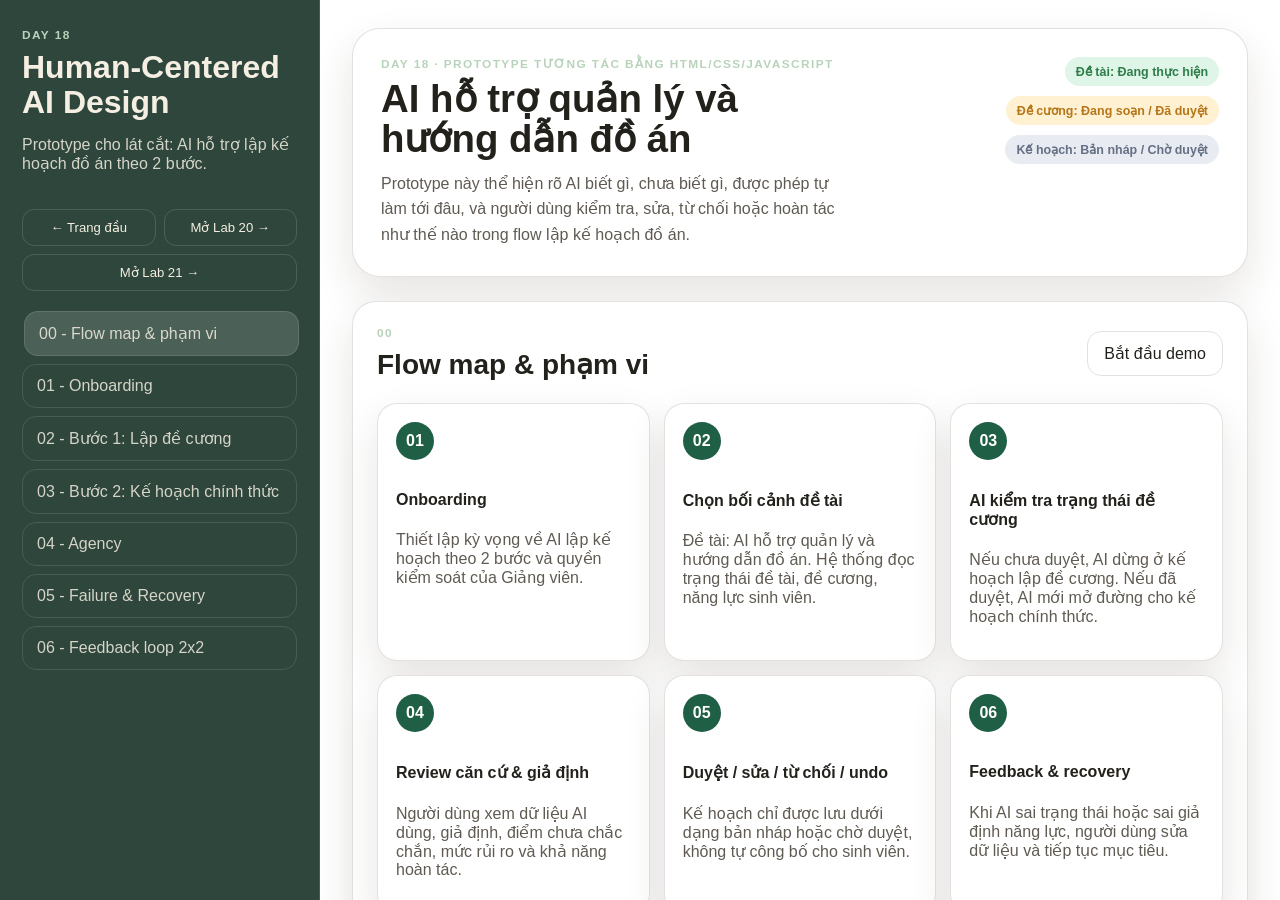
==== commit fe54ec6b: "hoàn thành bài lab 21" ====
--- a/lab18.html
+++ b/lab18.html
@@ -18,6 +18,7 @@
       <div class="lab-switcher" aria-label="Điều hướng giữa các trang">
         <a href="index.html">← Trang đầu</a>
         <a href="lab20.html">Mở Lab 20 →</a>
+        <a href="lab21.html">Mở Lab 21 →</a>
       </div>
 
       <nav class="menu" aria-label="Nội dung Lab 18">
--- a/styles.css
+++ b/styles.css
@@ -343,6 +343,36 @@
   background: var(--neutral-bg);
 }
 
+.representative {
+  color: #1f5f46;
+  background: #dff0e5;
+}
+
+.challenge {
+  color: #7a4e10;
+  background: #f8e7c5;
+}
+
+.high-risk {
+  color: #8f2f27;
+  background: #f8d9d4;
+}
+
+.kept {
+  color: #1f5f46;
+  background: #dff0e5;
+}
+
+.merged {
+  color: #5b4ea1;
+  background: #ece8ff;
+}
+
+.rewritten {
+  color: #7a4e10;
+  background: #f8e7c5;
+}
+
 .project-title {
   margin: 0 0 8px;
   font-size: 1.25rem;
@@ -629,6 +659,90 @@
   align-items: center;
   justify-content: center;
   text-align: center;
+}
+
+.table-wrap,
+.table-wrapper {
+  width: 100%;
+  max-width: 100%;
+  overflow-x: auto;
+  border: 1px solid var(--line);
+  border-radius: 18px;
+  background: #fff;
+}
+
+table {
+  width: 100%;
+  border-collapse: collapse;
+  min-width: 760px;
+}
+
+th,
+td {
+  padding: 14px 16px;
+  border-bottom: 1px solid var(--line);
+  text-align: left;
+  vertical-align: top;
+  line-height: 1.5;
+}
+
+thead th {
+  color: #fff;
+  background: #2e463b;
+  font-size: 0.82rem;
+}
+
+tbody th {
+  width: 190px;
+  color: #1f5f46;
+  background: #f4f7f2;
+}
+
+tbody tr:last-child th,
+tbody tr:last-child td {
+  border-bottom: 0;
+}
+
+.table-caption {
+  margin: 0 0 10px;
+  color: var(--muted);
+}
+
+.summary-grid,
+.dataset-grid,
+.note-grid {
+  display: grid;
+  gap: 14px;
+}
+
+.summary-grid {
+  grid-template-columns: repeat(2, minmax(0, 1fr));
+}
+
+.dataset-grid {
+  grid-template-columns: 1fr;
+}
+
+.note-grid {
+  grid-template-columns: repeat(2, minmax(0, 1fr));
+}
+
+.callout-box {
+  padding: 18px;
+  border-radius: 18px;
+  border: 1px solid var(--line);
+  background: linear-gradient(180deg, #fbfbfb, #ffffff);
+}
+
+.code-block {
+  margin: 0;
+  padding: 18px;
+  border-radius: 18px;
+  background: #f8f7f3;
+  border: 1px solid var(--line);
+  white-space: pre-wrap;
+  line-height: 1.55;
+  overflow-x: auto;
 }
 
 @media (max-width: 1200px) {
@@ -863,6 +977,20 @@
     height: auto;
     overflow: visible;
   }
+  .lab21-shell {
+    min-height: auto;
+  }
+  .lab21-shell .sidebar {
+    width: 100%;
+    max-width: none;
+    height: auto;
+    position: static;
+    overflow: visible;
+  }
+  .lab21-shell .content {
+    height: auto;
+    overflow: visible;
+  }
   .landing-hero, .relationship-section { grid-template-columns: 1fr; }
   .step-card-flow, .four-up, .current-stats { grid-template-columns: repeat(2, minmax(0, 1fr)); }
   .exclusion-grid, .input-metric-grid { grid-template-columns: repeat(2, minmax(0, 1fr)); }
@@ -879,6 +1007,16 @@
     font-size: 1.35rem;
   }
   .lab20-shell .nav-link {
+    padding: 8px 10px;
+    font-size: 0.78rem;
+  }
+  .lab21-shell .sidebar {
+    padding: 18px 14px;
+  }
+  .lab21-shell .brand h1 {
+    font-size: 1.35rem;
+  }
+  .lab21-shell .nav-link {
     padding: 8px 10px;
     font-size: 0.78rem;
   }
@@ -889,5 +1027,121 @@
   .lab-card-grid, .context-grid, .metric-card-grid, .input-metric-grid, .four-up, .step-card-flow, .current-stats, .exclusion-grid, .impact-strip, .hook-details { grid-template-columns: 1fr; }
   .definition-list > div { grid-template-columns: 1fr; gap: 5px; }
   .nature-note { flex-direction: column; }
-  .demo-timeline article { grid-template-columns: 1fr; gap: 6px; }
-}
+.demo-timeline article { grid-template-columns: 1fr; gap: 6px; }
+}
+
+/* Day 21 content */
+.lab21-shell {
+  display: flex;
+  min-height: 100vh;
+  width: 100%;
+  overflow-x: hidden;
+}
+
+.lab21-shell .sidebar {
+  flex: 0 0 340px;
+  width: 340px;
+  max-width: 340px;
+  height: 100vh;
+  overflow: hidden;
+  padding: 20px 16px 16px;
+  gap: 14px;
+}
+
+.lab21-shell .brand h1 {
+  margin: 6px 0 8px;
+  font-size: 1.5rem;
+  line-height: 1.12;
+}
+
+.lab21-shell .brand-note {
+  margin: 0;
+  font-size: 0.85rem;
+  line-height: 1.4;
+}
+
+.lab21-shell .lab-switcher a {
+  padding: 8px 10px;
+  font-size: 0.76rem;
+}
+
+.lab21-shell .menu {
+  flex: 1;
+  overflow-y: auto;
+  padding-right: 4px;
+}
+
+.lab21-shell .nav-link {
+  padding: 8px 10px;
+  font-size: 0.78rem;
+  line-height: 1.2;
+}
+
+.lab21-shell .content {
+  flex: 1;
+  min-width: 0;
+  height: 100vh;
+  overflow-y: auto;
+  overflow-x: hidden;
+  padding: 24px 26px 56px;
+}
+
+.lab21-shell .hero,
+.lab21-shell .page-section {
+  max-width: 100%;
+  min-width: 0;
+}
+
+.lab21-shell .page-section {
+  display: none;
+}
+
+.lab21-shell .page-section.active {
+  display: block;
+}
+
+.lab21-shell .section-intro,
+.lab21-shell .section-note,
+.lab21-shell .muted-copy {
+  color: var(--muted);
+  line-height: 1.6;
+}
+
+.lab21-shell .grid-2 {
+  display: grid;
+  grid-template-columns: repeat(2, minmax(0, 1fr));
+  gap: 16px;
+}
+
+.lab21-shell .grid-3 {
+  display: grid;
+  grid-template-columns: repeat(3, minmax(0, 1fr));
+  gap: 16px;
+}
+
+.lab21-shell .card {
+  padding: 18px;
+  border: 1px solid var(--line);
+  border-radius: 18px;
+  background: #fff;
+  box-shadow: var(--shadow);
+}
+
+.lab21-shell .card h4,
+.lab21-shell .card h5 {
+  margin: 0 0 10px;
+}
+
+.lab21-shell .flow-bubble {
+  display: inline-flex;
+  align-items: center;
+  gap: 8px;
+  padding: 10px 14px;
+  border-radius: 999px;
+  background: #f3f6f4;
+  border: 1px solid rgba(63, 51, 36, 0.08);
+}
+
+.lab21-shell .prompt-box {
+  white-space: pre-wrap;
+}
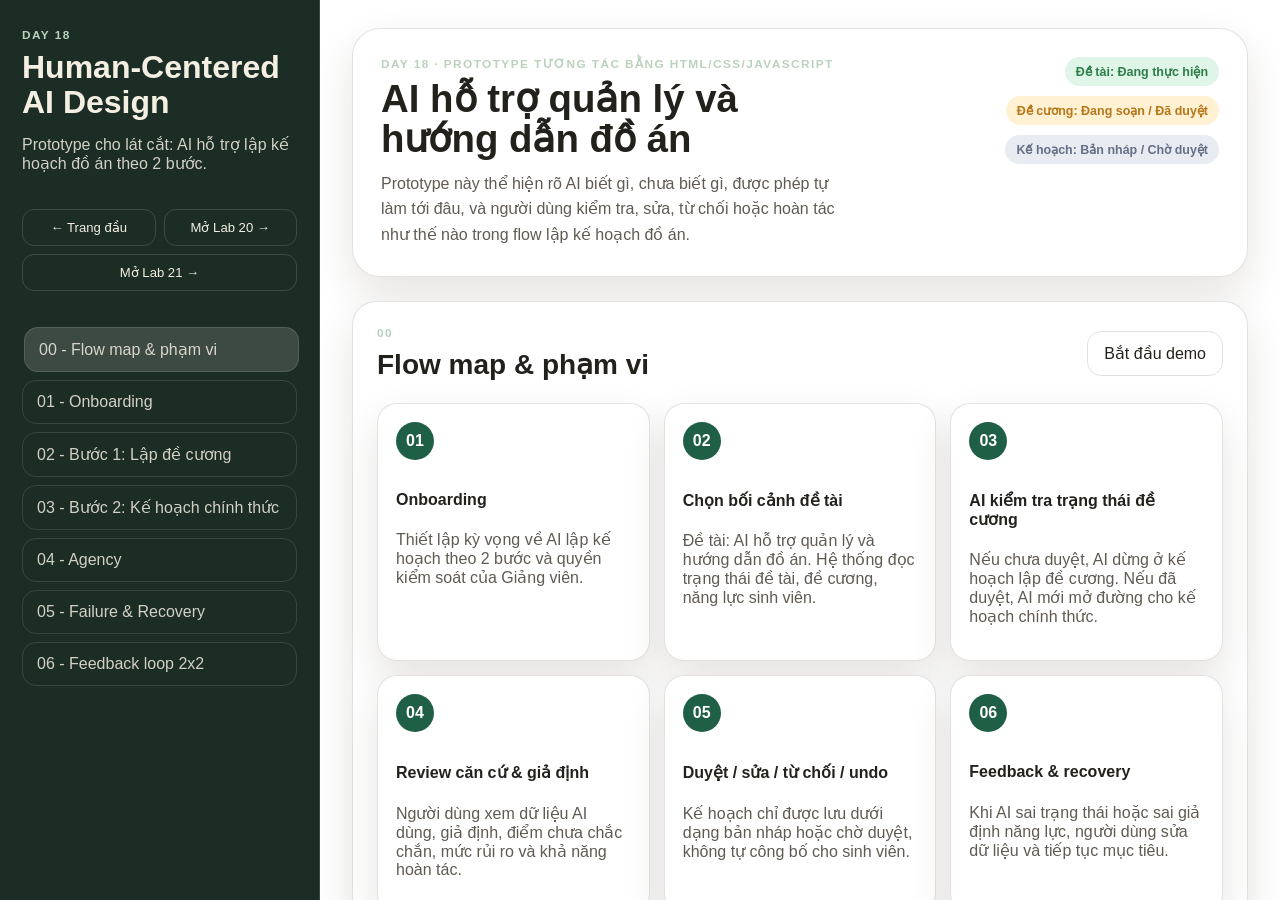
==== commit 7a472c2c: "update UI" ====
--- a/lab18.html
+++ b/lab18.html
@@ -7,7 +7,7 @@
   <link rel="stylesheet" href="styles.css">
 </head>
 <body>
-  <div class="app-shell">
+  <div class="app-shell lab18-shell">
     <aside class="sidebar">
       <div class="brand">
         <p class="eyebrow">Day 18</p>
@@ -21,7 +21,7 @@
         <a href="lab21.html">Mở Lab 21 →</a>
       </div>
 
-      <nav class="menu" aria-label="Nội dung Lab 18">
+      <nav class="menu" aria-label="Nội dung Lab 18" style="margin-top: 16px;">
         <button class="nav-link active" data-target="flow-map">00 - Flow map & phạm vi</button>
         <button class="nav-link" data-target="onboarding">01 - Onboarding</button>
         <button class="nav-link" data-target="step-one">02 - Bước 1: Lập đề cương</button>
--- a/styles.css
+++ b/styles.css
@@ -66,7 +66,7 @@
   height: 100vh;
   padding: 28px 22px;
   border-right: 1px solid rgba(255, 255, 255, 0.12);
-  background: #2e463b;
+  background: #1c2d25;
   color: #f5efe3;
   display: flex;
   flex-direction: column;
